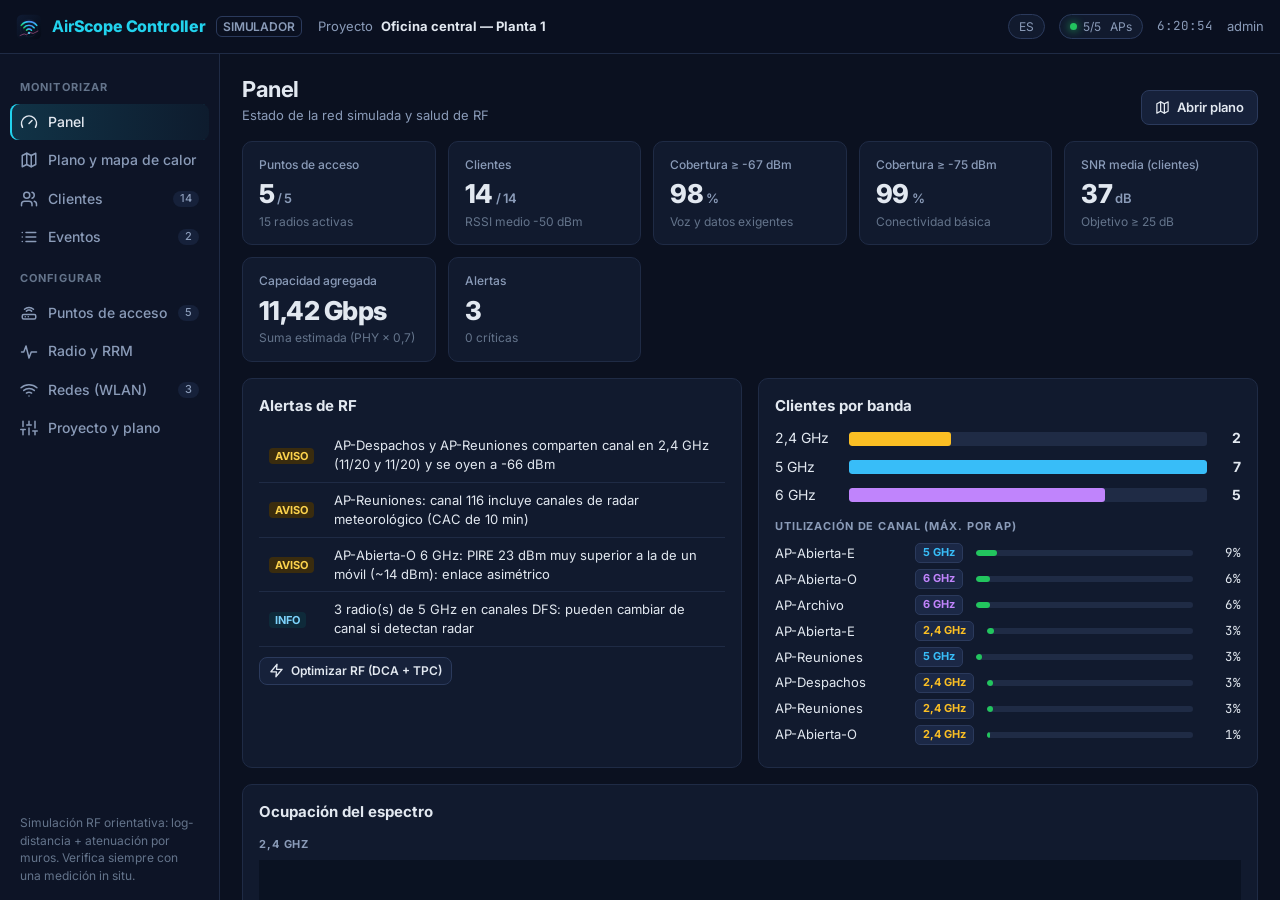
==== docs/controller/index.html @ 5057bbca "Simulador de controlador WLAN: web en GitHub Pages y ventana en la app de escritorio Plano con dimen" ====
<!doctype html>
<html lang="es">
<head>
<meta charset="utf-8">
<meta name="viewport" content="width=device-width, initial-scale=1">
<title>AirScope Controller</title>
<meta name="description" content="Simulador de controlador WLAN: coloca puntos de acceso sobre tu plano, ajusta potencia, canales y anchos, y obtén mapas de calor de cobertura, SNR, interferencia y velocidad.">
<meta name="theme-color" content="#0b1120">
<link rel="icon" href="../icon.svg" type="image/svg+xml">
<link rel="preconnect" href="https://fonts.googleapis.com">
<link rel="preconnect" href="https://fonts.gstatic.com" crossorigin>
<link href="https://fonts.googleapis.com/css2?family=Inter:wght@400;500;600;700;800&family=JetBrains+Mono:wght@400;600&display=swap" rel="stylesheet">
<link rel="stylesheet" href="controller.css">
</head>
<body>
<div class="app">
  <header class="top">
    <button class="menu-btn" id="menuBtn" aria-label="Menú"><i data-ic="menu"></i></button>
    <a class="brand" href="../"><img src="../icon.svg" alt=""><span><b>Air</b>Scope Controller</span><small>SIMULADOR</small></a>
    <div class="proj"><span class="hide-m">Proyecto</span><b id="projName">—</b></div>
    <div class="right">
      <span class="pill hide-m" id="countryPill">ES</span>
      <span class="pill"><i></i><span id="apOnline">0/0</span>&nbsp;APs</span>
      <span class="mono hide-m" id="clock"></span>
      <span class="hide-m">admin</span>
    </div>
  </header>

  <nav class="side" id="side">
    <div class="sec">Monitorizar</div>
    <a data-view="dash"><i data-ic="gauge"></i>Panel</a>
    <a data-view="map"><i data-ic="map"></i>Plano y mapa de calor</a>
    <a data-view="clients"><i data-ic="users"></i>Clientes<span class="n" id="nClients">0</span></a>
    <a data-view="events"><i data-ic="list"></i>Eventos<span class="n" id="nEvents">0</span></a>
    <div class="sec">Configurar</div>
    <a data-view="aps"><i data-ic="ap"></i>Puntos de acceso<span class="n" id="nAps">0</span></a>
    <a data-view="rf"><i data-ic="wave"></i>Radio y RRM</a>
    <a data-view="wlans"><i data-ic="wifi"></i>Redes (WLAN)<span class="n" id="nWlans">0</span></a>
    <a data-view="project"><i data-ic="settings"></i>Proyecto y plano</a>
    <div class="foot">Simulación RF orientativa: log-distancia + atenuación por muros. Verifica siempre con una medición in situ.</div>
  </nav>

  <main id="main">
    <!-- ============================== PANEL -->
    <section class="view" id="v-dash">
      <div class="vh"><div><h1>Panel</h1><p>Estado de la red simulada y salud de RF</p></div>
        <div class="actions"><button class="btn" data-go="map"><i data-ic="map"></i>Abrir plano</button></div></div>
      <div class="cards" id="kpis"></div>
      <div class="cols">
        <div class="panel"><h2>Alertas de RF</h2><div id="alerts"></div></div>
        <div class="panel"><h2>Clientes por banda</h2><div id="bandChart"></div>
          <h3>Utilización de canal (máx. por AP)</h3><div id="utilList"></div></div>
      </div>
      <div class="panel"><h2>Ocupación del espectro</h2><div id="dashSpec"></div></div>
    </section>

    <!-- ============================== MAPA -->
    <section class="view map-view" id="v-map">
      <div class="toolbar" id="toolbar"></div>
      <div class="stage" id="stage">
        <canvas id="cv"></canvas>
        <div class="hint" id="hint"></div>
        <div class="legend" id="legend"></div>
        <div class="zoom"><button id="zIn" title="Acercar">+</button><button id="zOut" title="Alejar">−</button><button id="zFit" title="Ajustar">⤢</button></div>
        <div class="probe hidden" id="probe"></div>
      </div>
      <aside class="side-panel" id="sidePanel">
        <div class="panel">
          <h2>Mapa de calor</h2>
          <div class="field"><label class="f">Métrica</label><select id="hmMetric"></select></div>
          <div class="field"><label class="f">Banda</label><div class="seg" id="hmBand"></div></div>
          <div class="field"><label class="f">Origen</label><select id="hmSource"></select></div>
          <div class="field" id="profField"><label class="f">Perfil de requisitos</label><select id="hmProfile"></select></div>
          <div class="field"><label class="f">Señal mínima mostrada <output id="cutOut" class="mono"></output></label><input type="range" id="hmCut" min="-100" max="-60" step="1"></div>
          <div class="field"><label class="f">Opacidad <output id="opOut" class="mono"></output></label><input type="range" id="hmOpacity" min="0" max="100" step="1"></div>
          <label class="chk"><input type="checkbox" id="hmContours"> Isolíneas (-67 / -75 dBm)</label>
          <label class="chk"><input type="checkbox" id="hmLinks"> Mostrar enlaces de clientes</label>
          <div class="note" id="hmStats"></div>
        </div>
        <div class="panel">
          <h2>Puntos de acceso <span class="actions"><button class="btn sm" id="allOn">Todos</button></span></h2>
          <div class="ap-list" id="apList"></div>
        </div>
        <div class="panel" id="selPanel"></div>
        <div class="panel hidden" id="walkPanel"></div>
      </aside>
    </section>

    <!-- ============================== APs -->
    <section class="view" id="v-aps">
      <div class="vh"><div><h1>Puntos de acceso</h1><p>Inventario, radios y estado</p></div>
        <div class="actions"><button class="btn" id="apAddBtn"><i data-ic="plus"></i>Añadir AP</button></div></div>
      <div class="panel"><div class="tbl-wrap"><table id="apTable"></table></div></div>
      <div id="apDetail"></div>
    </section>

    <!-- ============================== RF / RRM -->
    <section class="view" id="v-rf">
      <div class="vh"><div><h1>Radio y RRM</h1><p>Normativa, asignación dinámica de canales (DCA) y control de potencia (TPC)</p></div>
        <div class="actions"><button class="btn primary" id="rrmRunAll"><i data-ic="zap"></i>Optimizar RF ahora</button></div></div>
      <div class="cols3" id="rfCols"></div>
      <div class="panel"><h2>Entorno de propagación</h2><div id="envForm"></div></div>
      <div class="panel"><h2>Espectro por banda</h2><div id="rfSpec"></div></div>
    </section>

    <!-- ============================== WLAN -->
    <section class="view" id="v-wlans">
      <div class="vh"><div><h1>Redes inalámbricas</h1><p>SSID, seguridad, bandas y roaming</p></div>
        <div class="actions"><button class="btn primary" id="wlanAdd"><i data-ic="plus"></i>Nueva WLAN</button></div></div>
      <div class="panel"><div class="tbl-wrap"><table id="wlanTable"></table></div></div>
      <div class="panel"><h2>Sobrecarga de beacons</h2><div id="beaconInfo"></div></div>
    </section>

    <!-- ============================== CLIENTES -->
    <section class="view" id="v-clients">
      <div class="vh"><div><h1>Clientes</h1><p>Dispositivos simulados, asociación y roaming</p></div>
        <div class="actions">
          <label class="chk" style="margin:0 8px 0 0"><input type="checkbox" id="cliMove"> Simular movimiento</label>
          <select id="cliType" style="width:auto"></select>
          <button class="btn" id="cliAdd5"><i data-ic="plus"></i>Añadir 5</button>
          <button class="btn danger" id="cliClear">Quitar todos</button>
        </div></div>
      <div class="panel"><div class="tbl-wrap"><table id="cliTable"></table></div></div>
    </section>

    <!-- ============================== EVENTOS -->
    <section class="view" id="v-events">
      <div class="vh"><div><h1>Eventos</h1><p>Registro del controlador</p></div>
        <div class="actions"><div class="seg" id="evFilter"></div><button class="btn" id="evClear">Vaciar</button></div></div>
      <div class="panel"><div class="tbl-wrap"><table class="log" id="evTable"></table></div></div>
    </section>

    <!-- ============================== PROYECTO -->
    <section class="view" id="v-project">
      <div class="vh"><div><h1>Proyecto y plano</h1><p>Plano, dimensiones, escala e importación/exportación</p></div></div>
      <div class="cols">
        <div class="panel"><h2>Plano</h2><div id="floorForm"></div></div>
        <div class="panel"><h2>Proyecto</h2><div id="projForm"></div></div>
      </div>
      <div class="panel"><h2>Materiales de muro</h2><div class="tbl-wrap"><table id="matTable"></table></div></div>
    </section>
  </main>
</div>
<div class="toasts" id="toasts"></div>
<input type="file" id="fileImg" accept="image/*" class="hidden">
<input type="file" id="fileJson" accept=".json,application/json" class="hidden">
<script src="rf.js"></script>
<script src="core.js"></script>
<script src="map.js"></script>
<script src="views.js"></script>
</body>
</html>
---- docs/controller/controller.css ----
:root{
  --bg:#0b1120;--panel:#111a2e;--panel2:#16213a;--panel3:#1b2846;--grid:#1f2b45;--grid2:#2b3a5c;
  --text:#e2e8f0;--dim:#8a9bb8;--dim2:#64748b;--accent:#22d3ee;--accent2:#6366f1;
  --good:#22c55e;--ok:#84cc16;--fair:#eab308;--weak:#f97316;--bad:#ef4444;--dfs:#f59e0b;
  --radius:10px;color-scheme:dark;
}
*{box-sizing:border-box;margin:0;padding:0}
html,body{height:100%}
html{background:#0b1120}
*{scrollbar-color:#2b3a5c transparent;scrollbar-width:thin}
body{background:var(--bg);color:var(--text);font:14px/1.45 Inter,system-ui,sans-serif;overflow:hidden}
button,input,select,textarea{font:inherit;color:inherit}
a{color:var(--accent);text-decoration:none}
.mono{font-family:"JetBrains Mono",monospace;font-size:12.5px}
.dim{color:var(--dim)}
.hidden{display:none!important}

/* ---------- estructura */
.app{display:grid;grid-template-columns:220px 1fr;grid-template-rows:54px 1fr;height:100vh}
header.top{grid-column:1/-1;display:flex;align-items:center;gap:16px;padding:0 16px;background:#0a1020;border-bottom:1px solid var(--grid)}
.brand{display:flex;align-items:center;gap:10px;font-weight:800;font-size:16px;letter-spacing:-.01em;white-space:nowrap}
.brand img{width:26px;height:26px}
.brand b{color:var(--accent)}
.brand small{font-weight:600;color:var(--dim);font-size:12px;border:1px solid var(--grid2);border-radius:6px;padding:1px 6px}
.top .proj{display:flex;align-items:center;gap:8px;color:var(--dim);font-size:13px;min-width:0}
.top .proj b{color:var(--text);white-space:nowrap;overflow:hidden;text-overflow:ellipsis}
.top .right{margin-left:auto;display:flex;align-items:center;gap:14px;font-size:13px;color:var(--dim)}
.pill{display:inline-flex;align-items:center;gap:6px;padding:3px 10px;border-radius:999px;background:var(--panel);border:1px solid var(--grid2);font-size:12px;white-space:nowrap}
.pill i{width:7px;height:7px;border-radius:50%;background:var(--good);box-shadow:0 0 8px var(--good)}
.menu-btn{display:none;background:none;border:0;width:34px;height:34px;border-radius:8px;cursor:pointer}
.menu-btn svg{width:22px;height:22px}

nav.side{background:#0d1426;border-right:1px solid var(--grid);padding:12px 10px;overflow-y:auto;display:flex;flex-direction:column;gap:2px}
nav.side .sec{font-size:11px;font-weight:700;letter-spacing:.1em;text-transform:uppercase;color:var(--dim2);padding:14px 10px 6px}
nav.side a{display:flex;align-items:center;gap:10px;padding:8px 10px;border-radius:8px;color:var(--dim);font-weight:500;cursor:pointer}
nav.side a svg{width:18px;height:18px;flex:none}
nav.side a:hover{background:var(--panel);color:var(--text)}
nav.side a.on{background:linear-gradient(90deg,rgba(34,211,238,.16),rgba(34,211,238,.04));color:var(--text);box-shadow:inset 2px 0 0 var(--accent)}
nav.side a .n{margin-left:auto;font-size:11px;background:var(--panel2);border-radius:999px;padding:0 7px;color:var(--dim)}
nav.side .foot{margin-top:auto;padding:12px 10px 4px;font-size:12px;color:var(--dim2)}

main{overflow:auto;position:relative;min-width:0}
.map-view>*{min-width:0}
.view{display:none;padding:20px 22px 40px}
.view.on{display:block}
.view.map-view{padding:0;height:100%}
.view.map-view.on{display:grid}
.vh{display:flex;align-items:flex-end;gap:12px;flex-wrap:wrap;margin-bottom:16px}
.vh h1{font-size:22px;letter-spacing:-.02em}
.vh p{color:var(--dim);font-size:13px}
.vh .actions{margin-left:auto;display:flex;gap:8px;flex-wrap:wrap}

/* ---------- controles */
.btn{display:inline-flex;align-items:center;gap:7px;padding:7px 13px;border-radius:8px;border:1px solid var(--grid2);background:var(--panel2);cursor:pointer;font-weight:600;font-size:13px;white-space:nowrap}
.btn:hover{border-color:#3b4d75;background:var(--panel3)}
.btn.primary{background:var(--accent);color:#04202a;border-color:var(--accent)}
.btn.primary:hover{filter:brightness(1.08)}
.btn.danger{color:#fca5a5;border-color:#5b2531;background:#2a141b}
.btn.sm{padding:4px 9px;font-size:12px}
.btn svg{width:15px;height:15px}
.btn:disabled{opacity:.45;cursor:not-allowed}
input[type=text],input[type=number],input[type=password],select,textarea{background:#0a1222;border:1px solid var(--grid2);border-radius:7px;padding:6px 9px;width:100%;outline:none}
input:focus,select:focus,textarea:focus{border-color:var(--accent)}
input[type=range]{width:100%;accent-color:var(--accent)}
input[type=checkbox]{accent-color:var(--accent);width:15px;height:15px;vertical-align:middle}
label.f{display:block;font-size:12px;color:var(--dim);margin-bottom:4px;font-weight:500}
.field{margin-bottom:11px}
.row{display:flex;gap:10px}
.row>*{flex:1;min-width:0}
.chk{display:flex;align-items:center;gap:8px;cursor:pointer;font-size:13px;margin-bottom:8px}
.seg{display:inline-flex;background:#0a1222;border:1px solid var(--grid2);border-radius:8px;padding:2px;gap:2px;flex-wrap:wrap}
.seg button{border:0;background:none;padding:4px 10px;border-radius:6px;cursor:pointer;font-size:12px;font-weight:600;color:var(--dim)}
.seg button.on{background:var(--panel3);color:var(--text);box-shadow:0 0 0 1px var(--grid2)}
.seg button:disabled{opacity:.35;cursor:not-allowed}

/* ---------- tarjetas */
.cards{display:grid;grid-template-columns:repeat(auto-fill,minmax(180px,1fr));gap:12px;margin-bottom:16px}
.kpi{background:var(--panel);border:1px solid var(--grid);border-radius:var(--radius);padding:14px 16px}
.kpi .l{font-size:12px;color:var(--dim);font-weight:500}
.kpi .v{font-size:26px;font-weight:800;letter-spacing:-.02em;margin-top:2px}
.kpi .v small{font-size:13px;font-weight:600;color:var(--dim);margin-left:3px}
.kpi .s{font-size:12px;color:var(--dim2)}
.panel{background:var(--panel);border:1px solid var(--grid);border-radius:var(--radius);padding:16px;margin-bottom:16px;min-width:0}
.panel h2{font-size:15px;margin-bottom:12px;display:flex;align-items:center;gap:8px}
.panel h2 .actions{margin-left:auto;display:flex;gap:6px}
.panel h3{font-size:13px;color:var(--dim);margin:14px 0 8px;text-transform:uppercase;letter-spacing:.08em;font-size:11px}
.cols{display:grid;grid-template-columns:1fr 1fr;gap:16px}
.cols3{display:grid;grid-template-columns:repeat(3,1fr);gap:16px}
@media(max-width:1100px){.cols3{grid-template-columns:1fr}}
@media(max-width:900px){.cols{grid-template-columns:1fr}}

/* ---------- tablas */
.tbl-wrap{overflow-x:auto;scrollbar-color:var(--grid2) transparent}
table{width:100%;border-collapse:collapse;font-size:13px}
th{text-align:left;font-weight:600;color:var(--dim);font-size:12px;padding:8px 10px;border-bottom:1px solid var(--grid2);white-space:nowrap}
td{padding:8px 10px;border-bottom:1px solid var(--grid);white-space:nowrap;vertical-align:middle}
tr.click{cursor:pointer}
tr.click:hover td{background:var(--panel2)}
.dot{display:inline-block;width:8px;height:8px;border-radius:50%;margin-right:6px;vertical-align:middle}
.tag{display:inline-block;padding:1px 7px;border-radius:5px;font-size:11px;font-weight:700;background:var(--panel3);border:1px solid var(--grid2);margin-right:3px}
.tag.dfs{color:var(--dfs);border-color:#5a4210}
.tag.b24{color:#fbbf24}.tag.b5{color:#38bdf8}.tag.b6{color:#c084fc}
.tag.ok{color:var(--good)}.tag.warn{color:var(--fair)}.tag.crit{color:var(--bad)}
.bar{height:6px;border-radius:3px;background:var(--grid);overflow:hidden;min-width:60px}
.bar i{display:block;height:100%;border-radius:3px}

/* ---------- mapa */
.map-view{grid-template-columns:48px 1fr 330px;height:100%;min-height:0}
.toolbar{background:#0d1426;border-right:1px solid var(--grid);display:flex;flex-direction:column;align-items:center;padding:8px 0;gap:4px;overflow-y:auto}
.toolbar button{width:36px;height:36px;border-radius:8px;border:1px solid transparent;background:none;cursor:pointer;display:grid;place-items:center;color:var(--dim);position:relative}
.toolbar button svg{width:19px;height:19px}
.toolbar button:hover{background:var(--panel);color:var(--text)}
.toolbar button.on{background:var(--panel3);border-color:var(--grid2);color:var(--accent)}
.toolbar hr{width:24px;border:0;border-top:1px solid var(--grid2);margin:4px 0}
.stage{position:relative;overflow:hidden;background:#070c18;min-width:0;min-height:0}
.stage canvas{position:absolute;inset:0;width:100%;height:100%;touch-action:none}
.hint{position:absolute;left:12px;top:12px;background:rgba(13,20,38,.92);border:1px solid var(--grid2);border-radius:8px;padding:6px 10px;font-size:12px;color:var(--dim);pointer-events:none;max-width:calc(100% - 24px)}
.hint b{color:var(--text)}
.legend{position:absolute;left:12px;bottom:12px;background:rgba(13,20,38,.92);border:1px solid var(--grid2);border-radius:8px;padding:8px 10px;font-size:11px;min-width:220px;max-width:calc(100% - 24px)}
.legend .t{font-weight:700;font-size:12px;margin-bottom:6px}
.legend .ramp{height:10px;border-radius:3px}
.legend .ticks{display:flex;justify-content:space-between;color:var(--dim);margin-top:3px}
.legend .cats{display:flex;flex-wrap:wrap;gap:4px 10px}
.legend .cats span{display:inline-flex;align-items:center;gap:5px}
.legend .cats i{width:10px;height:10px;border-radius:2px}
.zoom{position:absolute;right:12px;bottom:12px;display:flex;flex-direction:column;gap:4px}
.zoom button{width:32px;height:32px;border-radius:8px;border:1px solid var(--grid2);background:rgba(13,20,38,.92);cursor:pointer;font-weight:700;font-size:16px}
.probe{position:absolute;pointer-events:none;background:rgba(10,16,32,.96);border:1px solid var(--grid2);border-radius:8px;padding:8px 10px;font-size:12px;min-width:200px;box-shadow:0 10px 30px -10px #000;z-index:5}
.probe .h{font-weight:700;margin-bottom:4px;display:flex;justify-content:space-between;gap:10px}
.probe table td{padding:1px 4px;border:0;font-size:11.5px}
.side-panel{background:#0d1426;border-left:1px solid var(--grid);overflow-y:auto;padding:12px}
.side-panel .panel{padding:12px;margin-bottom:12px}
.side-panel .panel h2{font-size:13.5px;margin-bottom:10px}
.ap-list{display:flex;flex-direction:column;gap:2px;max-height:260px;overflow-y:auto}
.ap-item{display:flex;align-items:center;gap:8px;padding:5px 6px;border-radius:7px;cursor:pointer;font-size:13px}
.ap-item:hover{background:var(--panel2)}
.ap-item.sel{background:var(--panel3);box-shadow:inset 0 0 0 1px var(--grid2)}
.ap-item .sw{width:10px;height:10px;border-radius:3px;flex:none}
.ap-item .nm{flex:1;min-width:0;overflow:hidden;text-overflow:ellipsis;white-space:nowrap}
.ap-item .ch{font-size:11px;color:var(--dim)}
.ap-item button{background:none;border:0;cursor:pointer;color:var(--dim);padding:2px;border-radius:4px;display:grid;place-items:center}
.ap-item button:hover{color:var(--text);background:var(--panel)}
.ap-item button.solo-on{color:var(--accent)}
.ap-item button svg{width:15px;height:15px}
.ap-item.off .nm{opacity:.45;text-decoration:line-through}
.radio-box{border:1px solid var(--grid2);border-radius:9px;padding:10px;margin-bottom:10px;background:#0c1427}
.radio-box .hd{display:flex;align-items:center;gap:8px;margin-bottom:8px;font-weight:700}
.radio-box .hd .tag{margin-left:auto}
.radio-box.dis{opacity:.55}
.pw{display:flex;align-items:center;gap:8px}
.pw output{font-family:"JetBrains Mono",monospace;font-size:12px;min-width:58px;text-align:right}
.note{font-size:11.5px;color:var(--dim2);margin-top:4px}
.note.warn{color:var(--fair)}
.walk-chart{width:100%;height:120px;display:block;background:#0a1222;border-radius:6px;border:1px solid var(--grid2)}
@media(max-width:1100px){.map-view{grid-template-columns:48px 1fr 290px}}
@media(max-width:820px){
  .map-view{grid-template-columns:1fr;grid-template-rows:auto 60vh auto;height:auto}
  .toolbar{flex-direction:row;border-right:0;border-bottom:1px solid var(--grid);overflow-x:auto;padding:4px 8px;justify-content:flex-start}
  .toolbar hr{width:1px;height:24px;border:0;border-left:1px solid var(--grid2);margin:0 4px}
  .side-panel{border-left:0;border-top:1px solid var(--grid)}
}

/* ---------- espectro */
.spec{width:100%;height:170px;display:block}

/* ---------- eventos */
.log{font-family:"JetBrains Mono",monospace;font-size:12px}
.log td{white-space:normal}
.lv{font-weight:700;font-size:11px;padding:1px 6px;border-radius:4px}
.lv.info{background:#0e2a3a;color:#7dd3fc}.lv.warn{background:#3a2c0e;color:#fcd34d}.lv.crit{background:#3a0e16;color:#fca5a5}.lv.ok{background:#0e3a1f;color:#86efac}

/* ---------- modal / toast */
.modal-bg{position:fixed;inset:0;background:rgba(2,6,16,.7);backdrop-filter:blur(3px);display:grid;place-items:center;z-index:50;padding:16px}
.modal{background:var(--panel);border:1px solid var(--grid2);border-radius:14px;width:min(560px,100%);max-height:calc(100vh - 32px);overflow:auto;box-shadow:0 30px 80px -20px #000}
.modal .mh{display:flex;align-items:center;padding:14px 18px;border-bottom:1px solid var(--grid);font-weight:700;font-size:15px}
.modal .mh button{margin-left:auto;background:none;border:0;cursor:pointer;color:var(--dim);font-size:20px;line-height:1}
.modal .mb{padding:16px 18px}
.modal .mf{display:flex;gap:8px;justify-content:flex-end;padding:12px 18px;border-top:1px solid var(--grid)}
.toasts{position:fixed;right:16px;bottom:16px;display:flex;flex-direction:column;gap:8px;z-index:60;max-width:calc(100% - 32px)}
.toast{background:var(--panel2);border:1px solid var(--grid2);border-left:3px solid var(--accent);border-radius:8px;padding:9px 14px;font-size:13px;box-shadow:0 10px 30px -10px #000;animation:tin .2s}
.toast.warn{border-left-color:var(--fair)}.toast.crit{border-left-color:var(--bad)}.toast.ok{border-left-color:var(--good)}
@keyframes tin{from{transform:translateY(8px);opacity:0}}

/* ---------- móvil */
@media(max-width:760px){
  body{overflow:auto}
  .app{grid-template-columns:1fr;height:auto;min-height:100vh}
  .menu-btn{display:grid;place-items:center}
  nav.side{position:fixed;top:54px;left:0;bottom:0;width:240px;z-index:40;transform:translateX(-100%);transition:transform .2s}
  nav.side.open{transform:none;box-shadow:20px 0 40px #000}
  .top .right .hide-m,.brand small,.top .proj{display:none}
  header.top{gap:10px;padding:0 10px}
  .hint{display:none}
  .legend{min-width:0;left:8px;bottom:8px;padding:6px 8px}
  .legend .ramp{width:180px}
  .view{padding:16px}
  main{overflow:visible}
}
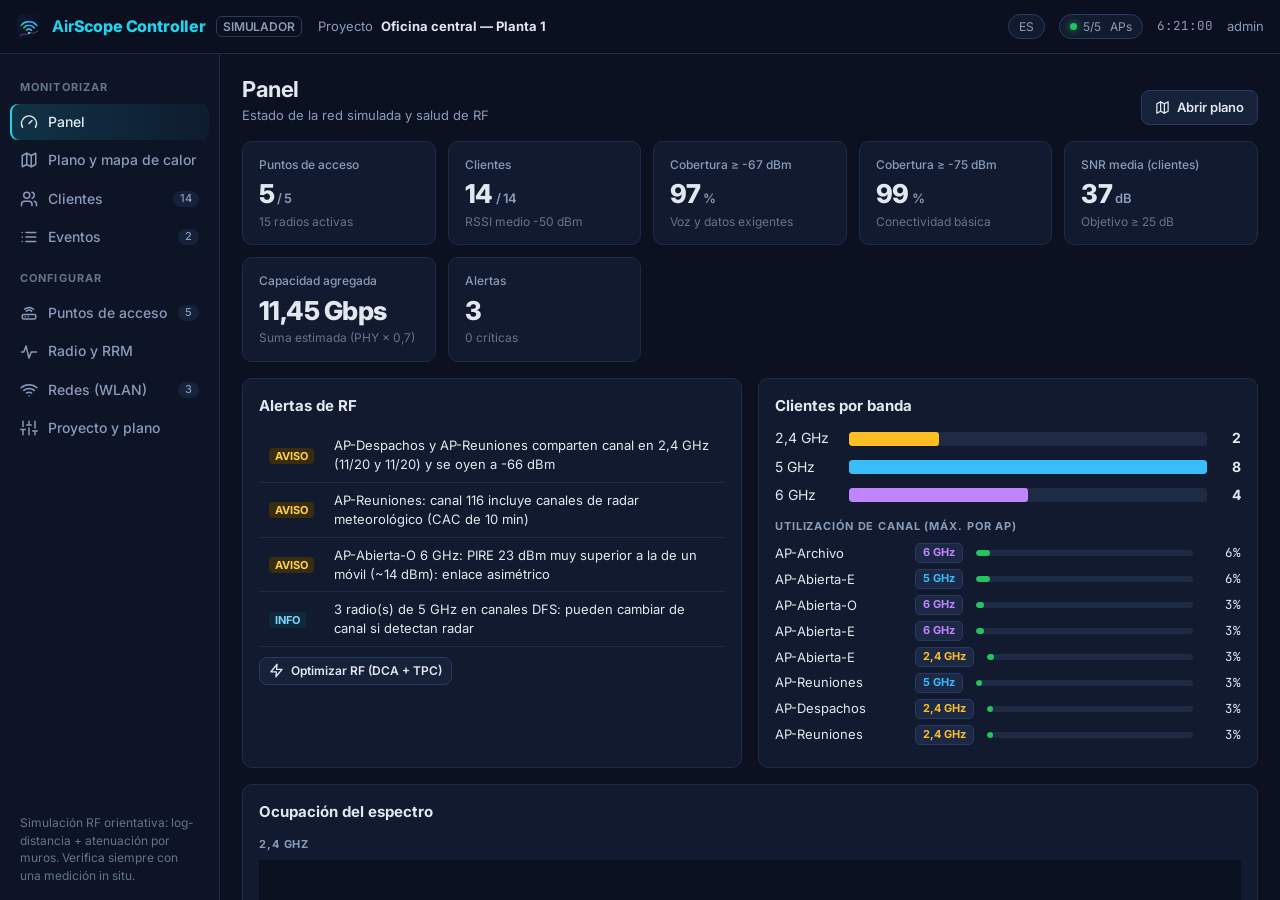
==== commit c7f73306: "Mapa de calor estilo controlador: franjas, fondo azul sin señal y zonas de solape El mapa se pinta p" ====
--- a/docs/controller/index.html
+++ b/docs/controller/index.html
@@ -73,6 +73,10 @@
           <div class="field" id="profField"><label class="f">Perfil de requisitos</label><select id="hmProfile"></select></div>
           <div class="field"><label class="f">Señal mínima mostrada <output id="cutOut" class="mono"></output></label><input type="range" id="hmCut" min="-100" max="-60" step="1"></div>
           <div class="field"><label class="f">Opacidad <output id="opOut" class="mono"></output></label><input type="range" id="hmOpacity" min="0" max="100" step="1"></div>
+          <label class="chk"><input type="checkbox" id="hmOutside"> Señal fuera del edificio</label>
+          <label class="chk"><input type="checkbox" id="hmBorders"> Fronteras entre APs</label>
+          <label class="chk"><input type="checkbox" id="hmOverlap"> Zonas de solape (roaming)</label>
+          <label class="chk"><input type="checkbox" id="hmConflict"> Interferencia co-canal</label>
           <label class="chk"><input type="checkbox" id="hmContours"> Isolíneas (-67 / -75 dBm)</label>
           <label class="chk"><input type="checkbox" id="hmLinks"> Mostrar enlaces de clientes</label>
           <div class="note" id="hmStats"></div>
--- a/docs/controller/controller.css
+++ b/docs/controller/controller.css
@@ -112,7 +112,7 @@
 .toolbar button:hover{background:var(--panel);color:var(--text)}
 .toolbar button.on{background:var(--panel3);border-color:var(--grid2);color:var(--accent)}
 .toolbar hr{width:24px;border:0;border-top:1px solid var(--grid2);margin:4px 0}
-.stage{position:relative;overflow:hidden;background:#070c18;min-width:0;min-height:0}
+.stage{position:relative;overflow:hidden;background:#0a1a3a;min-width:0;min-height:0}
 .stage canvas{position:absolute;inset:0;width:100%;height:100%;touch-action:none}
 .hint{position:absolute;left:12px;top:12px;background:rgba(13,20,38,.92);border:1px solid var(--grid2);border-radius:8px;padding:6px 10px;font-size:12px;color:var(--dim);pointer-events:none;max-width:calc(100% - 24px)}
 .hint b{color:var(--text)}
@@ -123,6 +123,14 @@
 .legend .cats{display:flex;flex-wrap:wrap;gap:4px 10px}
 .legend .cats span{display:inline-flex;align-items:center;gap:5px}
 .legend .cats i{width:10px;height:10px;border-radius:2px}
+.legend .steps{display:flex;border-radius:4px;overflow:hidden;margin-bottom:2px}
+.legend .steps span{flex:1;display:flex;flex-direction:column;align-items:center;font-size:10px;color:var(--dim);gap:3px;min-width:34px}
+.legend .steps i{display:block;width:100%;height:12px}
+.legend .cats.extra{margin-top:8px;padding-top:7px;border-top:1px solid var(--grid2)}
+.legend i.ln{background:none!important;border-top:2px dashed #fff;height:0!important;width:16px!important;align-self:center}
+.legend i.hatch.w{background:repeating-linear-gradient(45deg,#62c92b 0 3px,#fff 3px 5px)}
+.legend i.hatch.r{background:repeating-linear-gradient(-45deg,#62c92b 0 3px,#ff2040 3px 6px)}
+:root{--nosig:#163a7a}
 .zoom{position:absolute;right:12px;bottom:12px;display:flex;flex-direction:column;gap:4px}
 .zoom button{width:32px;height:32px;border-radius:8px;border:1px solid var(--grid2);background:rgba(13,20,38,.92);cursor:pointer;font-weight:700;font-size:16px}
 .probe{position:absolute;pointer-events:none;background:rgba(10,16,32,.96);border:1px solid var(--grid2);border-radius:8px;padding:8px 10px;font-size:12px;min-width:200px;box-shadow:0 10px 30px -10px #000;z-index:5}
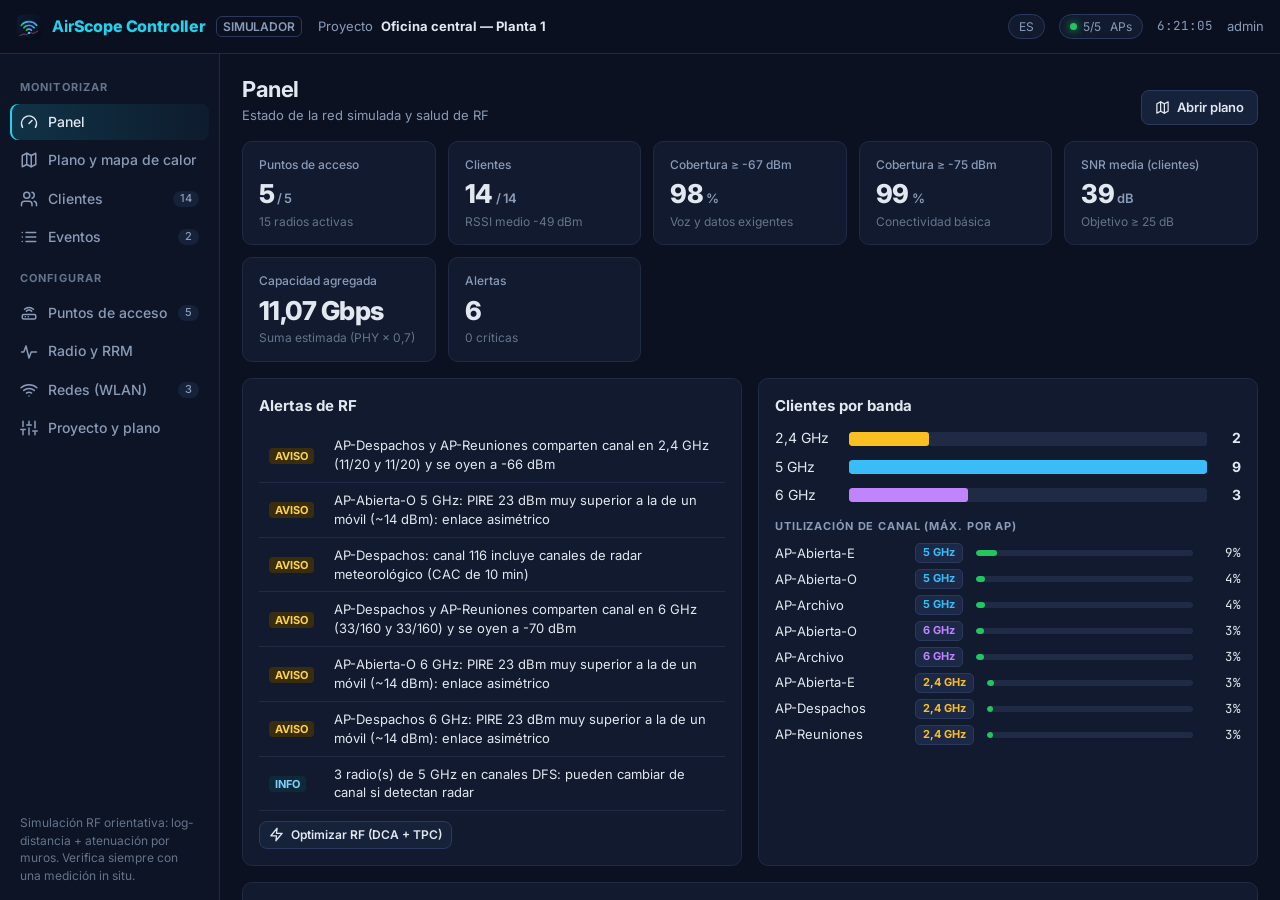
==== commit f313fe9a: "Editor de plano: foto de fondo, calco de muros, columnas, puertas y escala - Foto de fondo desde el " ====
--- a/docs/controller/index.html
+++ b/docs/controller/index.html
@@ -65,6 +65,8 @@
         <div class="probe hidden" id="probe"></div>
       </div>
       <aside class="side-panel" id="sidePanel">
+        <div class="panel" id="selPanel"></div>
+        <div class="panel hidden" id="walkPanel"></div>
         <div class="panel">
           <h2>Mapa de calor</h2>
           <div class="field"><label class="f">Métrica</label><select id="hmMetric"></select></div>
@@ -85,8 +87,6 @@
           <h2>Puntos de acceso <span class="actions"><button class="btn sm" id="allOn">Todos</button></span></h2>
           <div class="ap-list" id="apList"></div>
         </div>
-        <div class="panel" id="selPanel"></div>
-        <div class="panel hidden" id="walkPanel"></div>
       </aside>
     </section>
 
@@ -150,6 +150,7 @@
 <input type="file" id="fileJson" accept=".json,application/json" class="hidden">
 <script src="rf.js"></script>
 <script src="core.js"></script>
+<script src="plan.js"></script>
 <script src="map.js"></script>
 <script src="views.js"></script>
 </body>
--- a/docs/controller/controller.css
+++ b/docs/controller/controller.css
@@ -183,7 +183,7 @@
 .modal .mh{display:flex;align-items:center;padding:14px 18px;border-bottom:1px solid var(--grid);font-weight:700;font-size:15px}
 .modal .mh button{margin-left:auto;background:none;border:0;cursor:pointer;color:var(--dim);font-size:20px;line-height:1}
 .modal .mb{padding:16px 18px}
-.modal .mf{display:flex;gap:8px;justify-content:flex-end;padding:12px 18px;border-top:1px solid var(--grid)}
+.modal .mf{display:flex;flex-wrap:wrap;gap:8px;justify-content:flex-end;padding:12px 18px;border-top:1px solid var(--grid)}
 .toasts{position:fixed;right:16px;bottom:16px;display:flex;flex-direction:column;gap:8px;z-index:60;max-width:calc(100% - 32px)}
 .toast{background:var(--panel2);border:1px solid var(--grid2);border-left:3px solid var(--accent);border-radius:8px;padding:9px 14px;font-size:13px;box-shadow:0 10px 30px -10px #000;animation:tin .2s}
 .toast.warn{border-left-color:var(--fair)}.toast.crit{border-left-color:var(--bad)}.toast.ok{border-left-color:var(--good)}
@@ -204,3 +204,4 @@
   .view{padding:16px}
   main{overflow:visible}
 }
+.side-panel .row .btn{white-space:normal;justify-content:center;text-align:center;line-height:1.2}
